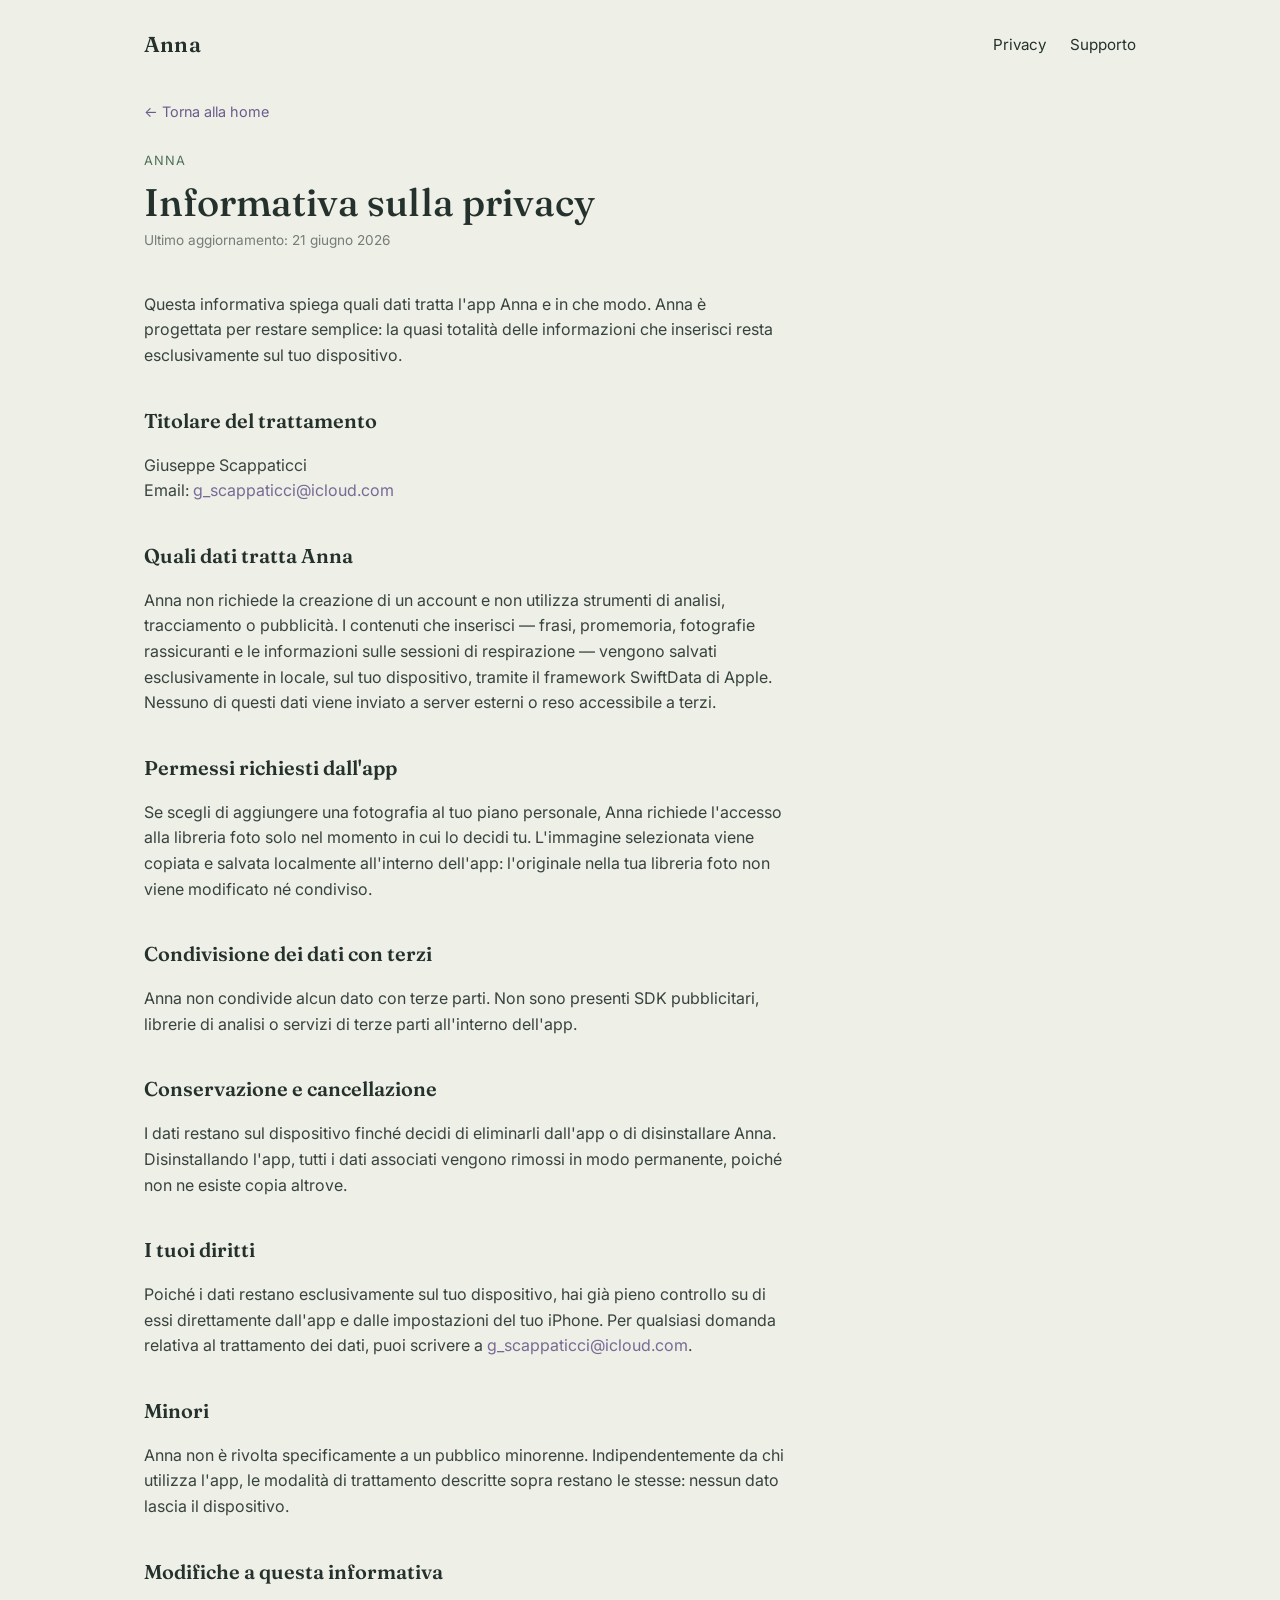
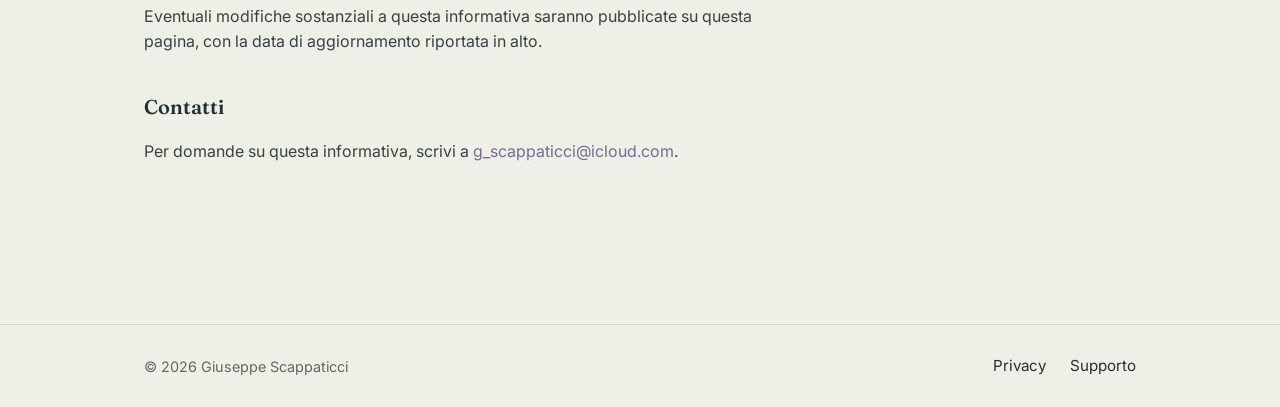
==== privacy.html @ 43c5a1d5 "Sito Anna: Home, privacy, supporto" ====
<!doctype html>
<html lang="it">
<head>
<meta charset="UTF-8">
<meta name="viewport" content="width=device-width, initial-scale=1.0">
<title>Privacy — Anna</title>
<meta name="description" content="Informativa sulla privacy dell'app Anna.">
<link rel="preconnect" href="https://fonts.googleapis.com">
<link rel="preconnect" href="https://fonts.gstatic.com" crossorigin>
<link href="https://fonts.googleapis.com/css2?family=Fraunces:opsz,wght@9..144,400;9..144,500;9..144,600&family=Inter:wght@400;500;600&display=swap" rel="stylesheet">
<link rel="stylesheet" href="css/style.css">
</head>
<body>

<header class="site-header">
  <div class="wrap">
    <span class="wordmark">Anna</span>
    <nav aria-label="Pagine">
      <a href="privacy.html">Privacy</a>
      <a href="support.html">Supporto</a>
    </nav>
  </div>
</header>

<main>
  <section class="article">
    <div class="wrap">
      <a class="back-link" href="index.html">← Torna alla home</a>
      <p class="eyebrow">Anna</p>
      <h1>Informativa sulla privacy</h1>
      <p class="updated">Ultimo aggiornamento: 21 giugno 2026</p>

      <div class="article-body">
        <p>Questa informativa spiega quali dati tratta l'app Anna e in che modo. Anna è progettata per restare semplice: la quasi totalità delle informazioni che inserisci resta esclusivamente sul tuo dispositivo.</p>

        <h2>Titolare del trattamento</h2>
        <p>Giuseppe Scappaticci<br>
        Email: <a href="mailto:g_scappaticci@icloud.com">g_scappaticci@icloud.com</a></p>

        <h2>Quali dati tratta Anna</h2>
        <p>Anna non richiede la creazione di un account e non utilizza strumenti di analisi, tracciamento o pubblicità. I contenuti che inserisci — frasi, promemoria, fotografie rassicuranti e le informazioni sulle sessioni di respirazione — vengono salvati esclusivamente in locale, sul tuo dispositivo, tramite il framework SwiftData di Apple. Nessuno di questi dati viene inviato a server esterni o reso accessibile a terzi.</p>

        <h2>Permessi richiesti dall'app</h2>
        <p>Se scegli di aggiungere una fotografia al tuo piano personale, Anna richiede l'accesso alla libreria foto solo nel momento in cui lo decidi tu. L'immagine selezionata viene copiata e salvata localmente all'interno dell'app: l'originale nella tua libreria foto non viene modificato né condiviso.</p>

        <h2>Condivisione dei dati con terzi</h2>
        <p>Anna non condivide alcun dato con terze parti. Non sono presenti SDK pubblicitari, librerie di analisi o servizi di terze parti all'interno dell'app.</p>

        <h2>Conservazione e cancellazione</h2>
        <p>I dati restano sul dispositivo finché decidi di eliminarli dall'app o di disinstallare Anna. Disinstallando l'app, tutti i dati associati vengono rimossi in modo permanente, poiché non ne esiste copia altrove.</p>

        <h2>I tuoi diritti</h2>
        <p>Poiché i dati restano esclusivamente sul tuo dispositivo, hai già pieno controllo su di essi direttamente dall'app e dalle impostazioni del tuo iPhone. Per qualsiasi domanda relativa al trattamento dei dati, puoi scrivere a <a href="mailto:g_scappaticci@icloud.com">g_scappaticci@icloud.com</a>.</p>

        <h2>Minori</h2>
        <p>Anna non è rivolta specificamente a un pubblico minorenne. Indipendentemente da chi utilizza l'app, le modalità di trattamento descritte sopra restano le stesse: nessun dato lascia il dispositivo.</p>

        <h2>Modifiche a questa informativa</h2>
        <p>Eventuali modifiche sostanziali a questa informativa saranno pubblicate su questa pagina, con la data di aggiornamento riportata in alto.</p>

        <h2>Contatti</h2>
        <p>Per domande su questa informativa, scrivi a <a href="mailto:g_scappaticci@icloud.com">g_scappaticci@icloud.com</a>.</p>
      </div>
    </div>
  </section>
</main>

<footer class="site-footer">
  <div class="wrap">
    <p>© 2026 Giuseppe Scappaticci</p>
    <nav aria-label="Pagine">
      <a href="privacy.html">Privacy</a>
      <a href="support.html">Supporto</a>
    </nav>
  </div>
</footer>

</body>
</html>
---- css/style.css ----
:root {
  --ink: #25312C;
  --paper: #EEF0E8;
  --sage: #74927A;       /* decorative use (circle, backgrounds) */
  --sage-text: #4F6F58;  /* AA-safe on paper for small text */
  --dusk: #8678A3;       /* decorative use (circle highlight) */
  --dusk-text: #6C5C8C;  /* AA-safe on paper for links */
  --sand: #E2DEC9;
  --line: rgba(37, 49, 44, 0.14);
  --radius: 18px;
}

* { box-sizing: border-box; }

html { scroll-behavior: smooth; }

body {
  margin: 0;
  background: var(--paper);
  color: var(--ink);
  font-family: 'Inter', -apple-system, BlinkMacSystemFont, 'Segoe UI', sans-serif;
  font-size: 16px;
  line-height: 1.6;
  -webkit-font-smoothing: antialiased;
}

.wrap {
  max-width: 1040px;
  margin: 0 auto;
  padding: 0 24px;
}

a {
  color: var(--dusk-text);
  text-decoration: none;
}
a:hover { text-decoration: underline; }
a:focus-visible,
button:focus-visible {
  outline: 2px solid var(--ink);
  outline-offset: 3px;
  border-radius: 4px;
}

/* Header / footer */
.site-header .wrap,
.site-footer .wrap {
  display: flex;
  align-items: center;
  justify-content: space-between;
  padding-top: 28px;
  padding-bottom: 28px;
}
.wordmark {
  font-family: 'Fraunces', serif;
  font-size: 1.35rem;
  font-weight: 600;
  letter-spacing: 0.01em;
  color: var(--ink);
}
.site-header nav a,
.site-footer nav a {
  margin-left: 20px;
  font-size: 0.95rem;
  color: var(--ink);
}
.site-footer {
  border-top: 1px solid var(--line);
  margin-top: 64px;
}
.site-footer .wrap { flex-wrap: wrap; gap: 12px; }
.site-footer p { margin: 0; font-size: 0.9rem; opacity: 0.7; }

/* Hero */
.hero { padding: 56px 0 72px; text-align: center; }

.breath { display: flex; justify-content: center; margin-bottom: 18px; }
.breath-circle {
  width: clamp(120px, 18vw, 180px);
  height: clamp(120px, 18vw, 180px);
  border-radius: 50%;
  background: radial-gradient(circle at 35% 30%, #A9C2AC, var(--sage) 60%, var(--dusk) 130%);
  box-shadow:
    0 0 0 1px rgba(37, 49, 44, 0.06),
    0 30px 60px -20px rgba(118, 121, 163, 0.45);
  animation: breathe 10s ease-in-out infinite;
}
@keyframes breathe {
  0%   { transform: scale(1);    animation-timing-function: ease-in-out; }
  40%  { transform: scale(1.16); animation-timing-function: ease-in-out; }
  100% { transform: scale(1); }
}

.breath-cue {
  font-size: 0.95rem;
  letter-spacing: 0.04em;
  text-transform: uppercase;
  color: var(--sage-text);
  margin: 0 0 28px;
  min-height: 1.2em;
}

h1 {
  font-family: 'Fraunces', serif;
  font-weight: 500;
  font-size: clamp(2rem, 4.5vw, 3.1rem);
  line-height: 1.12;
  margin: 0 0 18px;
  max-width: 14ch;
  margin-left: auto;
  margin-right: auto;
}
.lead {
  font-size: 1.1rem;
  max-width: 46ch;
  margin: 0 auto;
  opacity: 0.85;
}

/* Features */
.features { padding: 16px 0 48px; }
.features-grid {
  display: grid;
  grid-template-columns: repeat(3, 1fr);
  gap: 28px;
}
.feature {
  background: var(--sand);
  border-radius: var(--radius);
  padding: 28px 24px;
}
.feature h2 {
  font-family: 'Fraunces', serif;
  font-weight: 600;
  font-size: 1.15rem;
  margin: 0 0 8px;
}
.feature p { margin: 0; font-size: 0.96rem; opacity: 0.85; }

/* Disclaimer */
.disclaimer { padding: 8px 0 64px; }
.disclaimer p {
  max-width: 56ch;
  margin: 0 auto;
  font-size: 0.88rem;
  opacity: 0.65;
  text-align: center;
}

/* Article pages (privacy / support) */
.article { padding: 8px 0 80px; }
.back-link { display: inline-block; margin-bottom: 28px; font-size: 0.9rem; }
.eyebrow {
  font-size: 0.8rem;
  letter-spacing: 0.08em;
  text-transform: uppercase;
  color: var(--sage-text);
  margin: 0 0 10px;
}
.article h1 {
  font-family: 'Fraunces', serif;
  font-weight: 500;
  font-size: clamp(1.8rem, 3.5vw, 2.4rem);
  margin: 0 0 6px;
  max-width: none;
  text-align: left;
}
.updated { font-size: 0.85rem; opacity: 0.6; margin: 0 0 40px; }

.article-body { max-width: 640px; }
.article-body h2 {
  font-family: 'Fraunces', serif;
  font-weight: 600;
  font-size: 1.25rem;
  margin: 36px 0 10px;
}
.article-body h3 {
  font-family: 'Fraunces', serif;
  font-weight: 600;
  font-size: 1.05rem;
  margin: 24px 0 6px;
}
.article-body p,
.article-body li { font-size: 1rem; opacity: 0.9; }
.article-body ul { padding-left: 20px; }

.support-email {
  display: inline-block;
  margin: 6px 0 8px;
  padding: 12px 22px;
  background: var(--ink);
  color: var(--paper);
  border-radius: 999px;
  font-size: 0.95rem;
  font-weight: 500;
}
.support-email:hover { background: var(--dusk-text); text-decoration: none; }

/* Responsive */
@media (max-width: 720px) {
  .features-grid { grid-template-columns: 1fr; }
  .site-header .wrap,
  .site-footer .wrap { flex-direction: column; align-items: flex-start; gap: 10px; }
  .site-header nav a:first-child,
  .site-footer nav a:first-child { margin-left: 0; }
}

/* Respect reduced motion */
@media (prefers-reduced-motion: reduce) {
  .breath-circle { animation: none; }
  html { scroll-behavior: auto; }
}
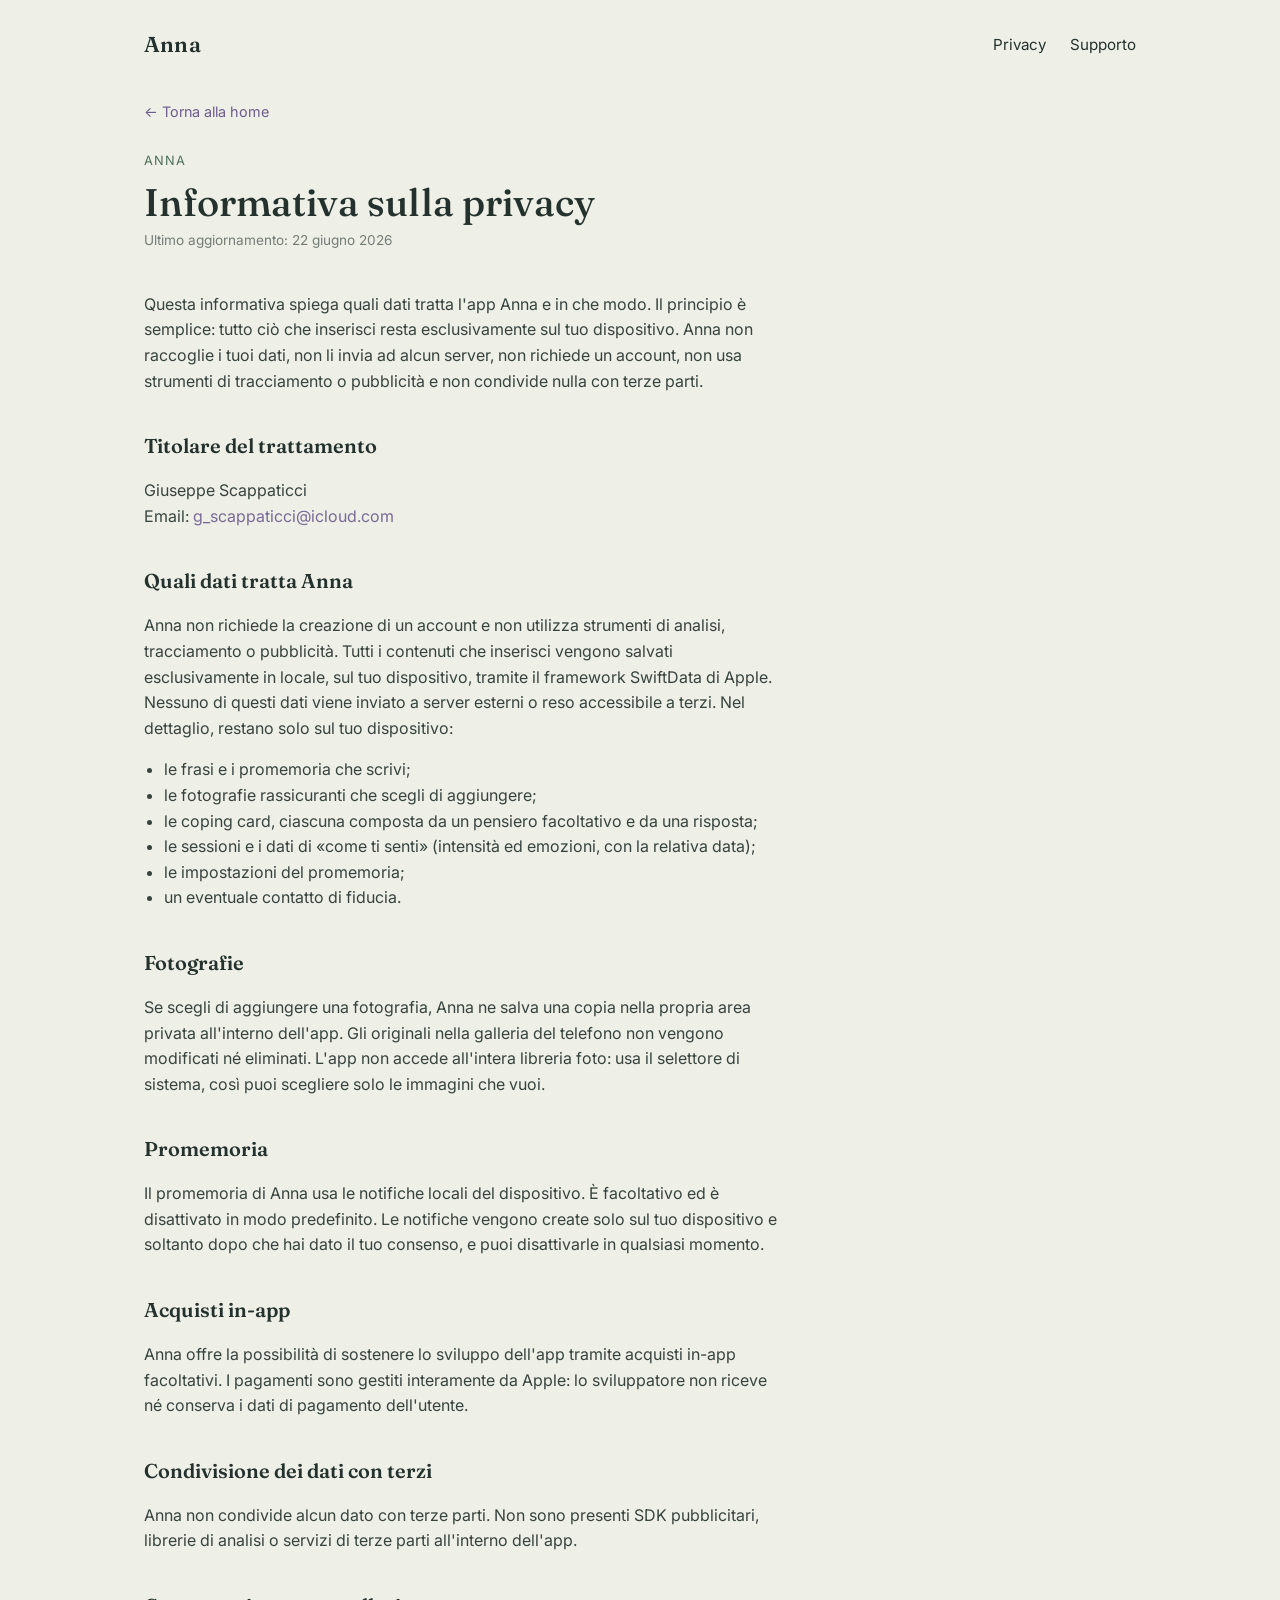
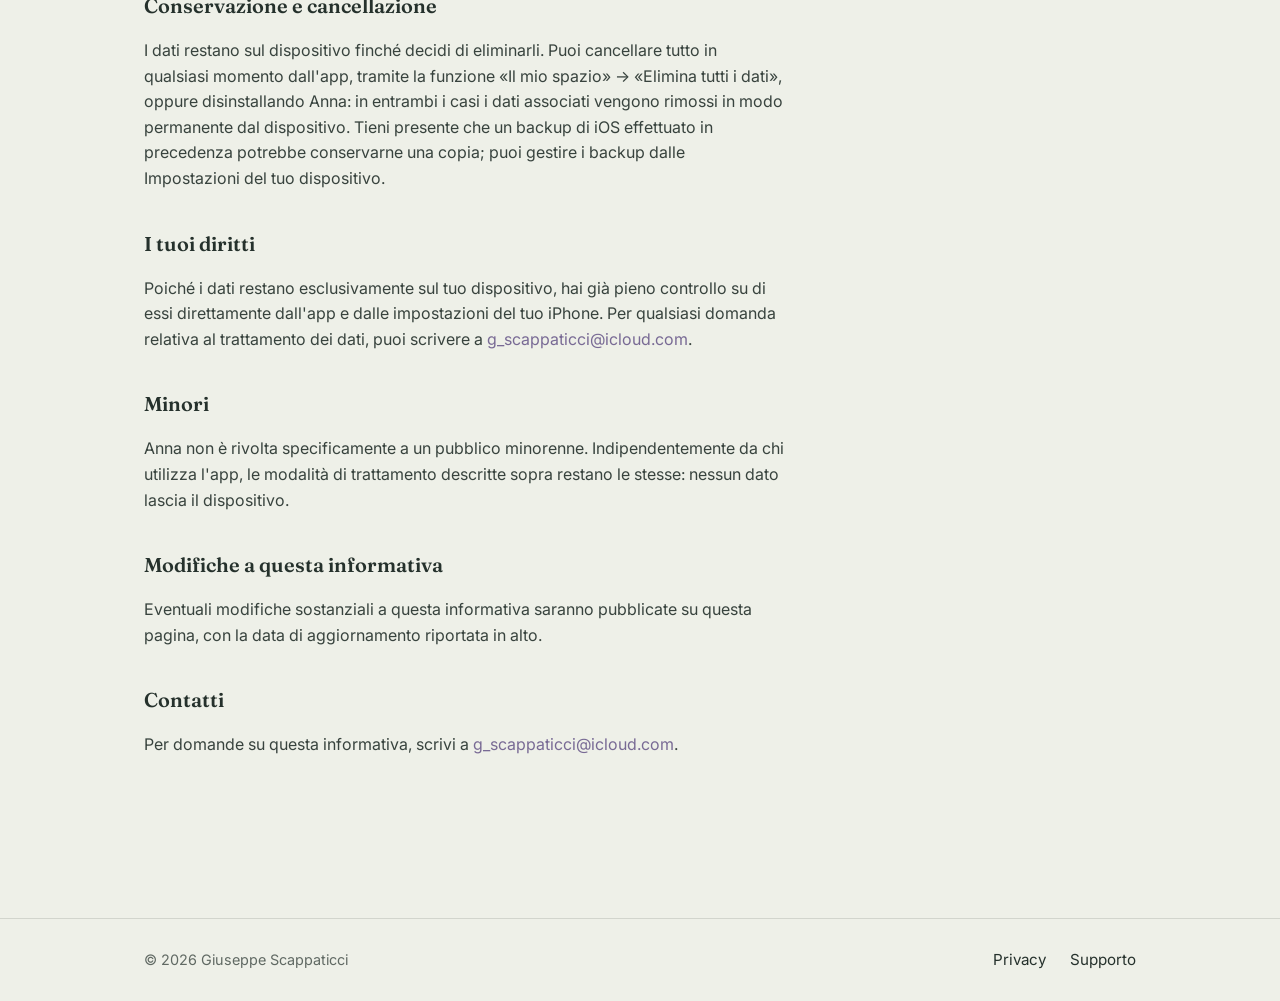
==== commit 6967e35d: "Update support e privacy" ====
--- a/privacy.html
+++ b/privacy.html
@@ -28,26 +28,40 @@
       <a class="back-link" href="index.html">← Torna alla home</a>
       <p class="eyebrow">Anna</p>
       <h1>Informativa sulla privacy</h1>
-      <p class="updated">Ultimo aggiornamento: 21 giugno 2026</p>
+      <p class="updated">Ultimo aggiornamento: 22 giugno 2026</p>
 
       <div class="article-body">
-        <p>Questa informativa spiega quali dati tratta l'app Anna e in che modo. Anna è progettata per restare semplice: la quasi totalità delle informazioni che inserisci resta esclusivamente sul tuo dispositivo.</p>
+        <p>Questa informativa spiega quali dati tratta l'app Anna e in che modo. Il principio è semplice: tutto ciò che inserisci resta esclusivamente sul tuo dispositivo. Anna non raccoglie i tuoi dati, non li invia ad alcun server, non richiede un account, non usa strumenti di tracciamento o pubblicità e non condivide nulla con terze parti.</p>
 
         <h2>Titolare del trattamento</h2>
         <p>Giuseppe Scappaticci<br>
         Email: <a href="mailto:g_scappaticci@icloud.com">g_scappaticci@icloud.com</a></p>
 
         <h2>Quali dati tratta Anna</h2>
-        <p>Anna non richiede la creazione di un account e non utilizza strumenti di analisi, tracciamento o pubblicità. I contenuti che inserisci — frasi, promemoria, fotografie rassicuranti e le informazioni sulle sessioni di respirazione — vengono salvati esclusivamente in locale, sul tuo dispositivo, tramite il framework SwiftData di Apple. Nessuno di questi dati viene inviato a server esterni o reso accessibile a terzi.</p>
+        <p>Anna non richiede la creazione di un account e non utilizza strumenti di analisi, tracciamento o pubblicità. Tutti i contenuti che inserisci vengono salvati esclusivamente in locale, sul tuo dispositivo, tramite il framework SwiftData di Apple. Nessuno di questi dati viene inviato a server esterni o reso accessibile a terzi. Nel dettaglio, restano solo sul tuo dispositivo:</p>
+        <ul>
+          <li>le frasi e i promemoria che scrivi;</li>
+          <li>le fotografie rassicuranti che scegli di aggiungere;</li>
+          <li>le coping card, ciascuna composta da un pensiero facoltativo e da una risposta;</li>
+          <li>le sessioni e i dati di «come ti senti» (intensità ed emozioni, con la relativa data);</li>
+          <li>le impostazioni del promemoria;</li>
+          <li>un eventuale contatto di fiducia.</li>
+        </ul>
 
-        <h2>Permessi richiesti dall'app</h2>
-        <p>Se scegli di aggiungere una fotografia al tuo piano personale, Anna richiede l'accesso alla libreria foto solo nel momento in cui lo decidi tu. L'immagine selezionata viene copiata e salvata localmente all'interno dell'app: l'originale nella tua libreria foto non viene modificato né condiviso.</p>
+        <h2>Fotografie</h2>
+        <p>Se scegli di aggiungere una fotografia, Anna ne salva una copia nella propria area privata all'interno dell'app. Gli originali nella galleria del telefono non vengono modificati né eliminati. L'app non accede all'intera libreria foto: usa il selettore di sistema, così puoi scegliere solo le immagini che vuoi.</p>
+
+        <h2>Promemoria</h2>
+        <p>Il promemoria di Anna usa le notifiche locali del dispositivo. È facoltativo ed è disattivato in modo predefinito. Le notifiche vengono create solo sul tuo dispositivo e soltanto dopo che hai dato il tuo consenso, e puoi disattivarle in qualsiasi momento.</p>
+
+        <h2>Acquisti in-app</h2>
+        <p>Anna offre la possibilità di sostenere lo sviluppo dell'app tramite acquisti in-app facoltativi. I pagamenti sono gestiti interamente da Apple: lo sviluppatore non riceve né conserva i dati di pagamento dell'utente.</p>
 
         <h2>Condivisione dei dati con terzi</h2>
         <p>Anna non condivide alcun dato con terze parti. Non sono presenti SDK pubblicitari, librerie di analisi o servizi di terze parti all'interno dell'app.</p>
 
         <h2>Conservazione e cancellazione</h2>
-        <p>I dati restano sul dispositivo finché decidi di eliminarli dall'app o di disinstallare Anna. Disinstallando l'app, tutti i dati associati vengono rimossi in modo permanente, poiché non ne esiste copia altrove.</p>
+        <p>I dati restano sul dispositivo finché decidi di eliminarli. Puoi cancellare tutto in qualsiasi momento dall'app, tramite la funzione «Il mio spazio» → «Elimina tutti i dati», oppure disinstallando Anna: in entrambi i casi i dati associati vengono rimossi in modo permanente dal dispositivo. Tieni presente che un backup di iOS effettuato in precedenza potrebbe conservarne una copia; puoi gestire i backup dalle Impostazioni del tuo dispositivo.</p>
 
         <h2>I tuoi diritti</h2>
         <p>Poiché i dati restano esclusivamente sul tuo dispositivo, hai già pieno controllo su di essi direttamente dall'app e dalle impostazioni del tuo iPhone. Per qualsiasi domanda relativa al trattamento dei dati, puoi scrivere a <a href="mailto:g_scappaticci@icloud.com">g_scappaticci@icloud.com</a>.</p>
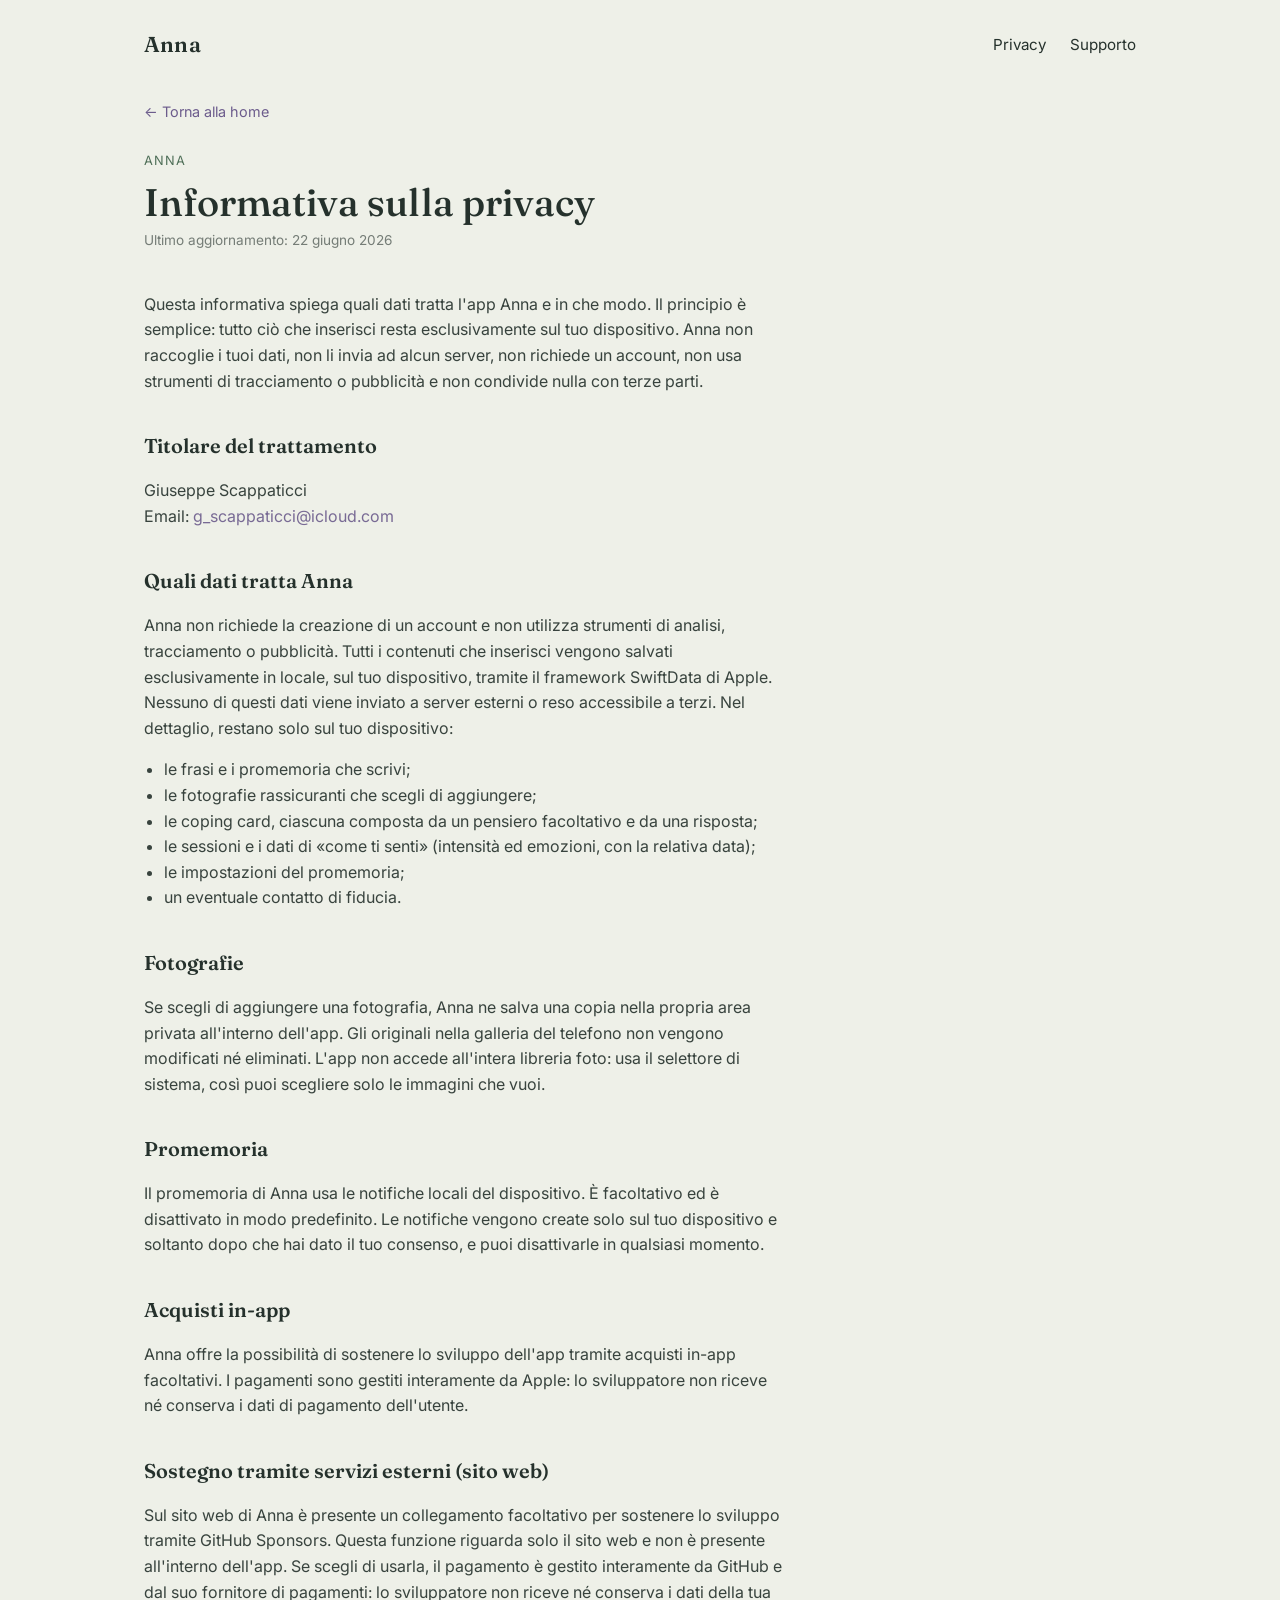
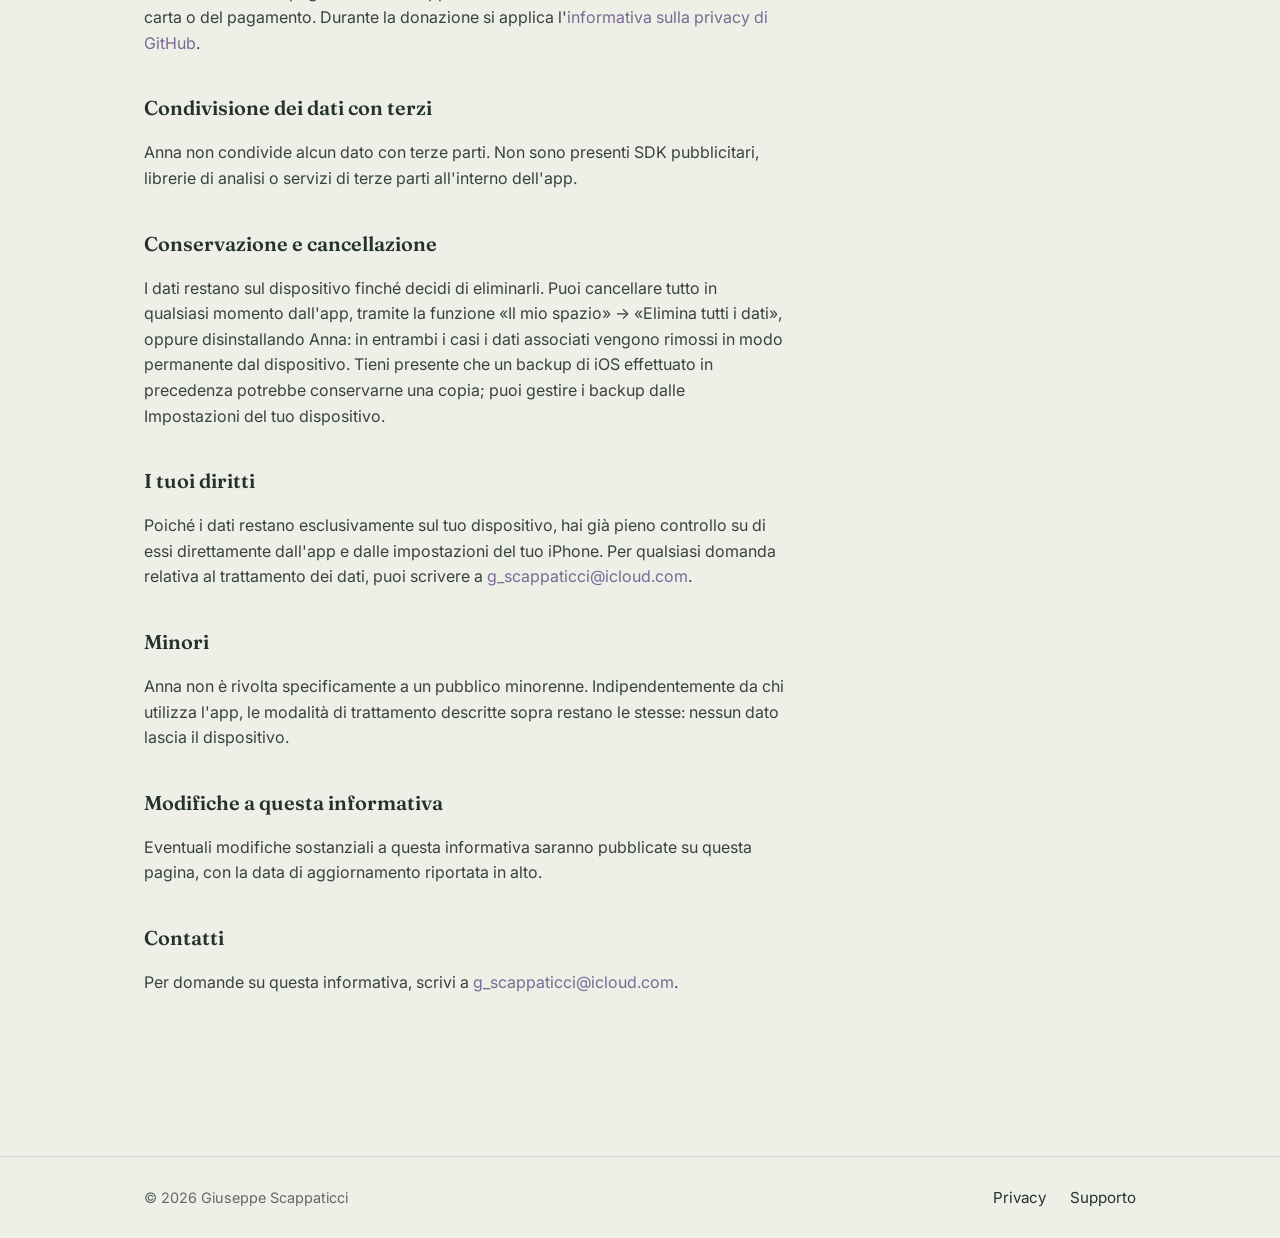
==== commit 98516b44: "[fix]" ====
--- a/privacy.html
+++ b/privacy.html
@@ -57,6 +57,9 @@
         <h2>Acquisti in-app</h2>
         <p>Anna offre la possibilità di sostenere lo sviluppo dell'app tramite acquisti in-app facoltativi. I pagamenti sono gestiti interamente da Apple: lo sviluppatore non riceve né conserva i dati di pagamento dell'utente.</p>
 
+        <h2>Sostegno tramite servizi esterni (sito web)</h2>
+        <p>Sul sito web di Anna è presente un collegamento facoltativo per sostenere lo sviluppo tramite GitHub Sponsors. Questa funzione riguarda solo il sito web e non è presente all'interno dell'app. Se scegli di usarla, il pagamento è gestito interamente da GitHub e dal suo fornitore di pagamenti: lo sviluppatore non riceve né conserva i dati della tua carta o del pagamento. Durante la donazione si applica l'<a href="https://docs.github.com/en/site-policy/privacy-policies/github-privacy-statement" target="_blank" rel="noopener">informativa sulla privacy di GitHub</a>.</p>
+
         <h2>Condivisione dei dati con terzi</h2>
         <p>Anna non condivide alcun dato con terze parti. Non sono presenti SDK pubblicitari, librerie di analisi o servizi di terze parti all'interno dell'app.</p>
 
